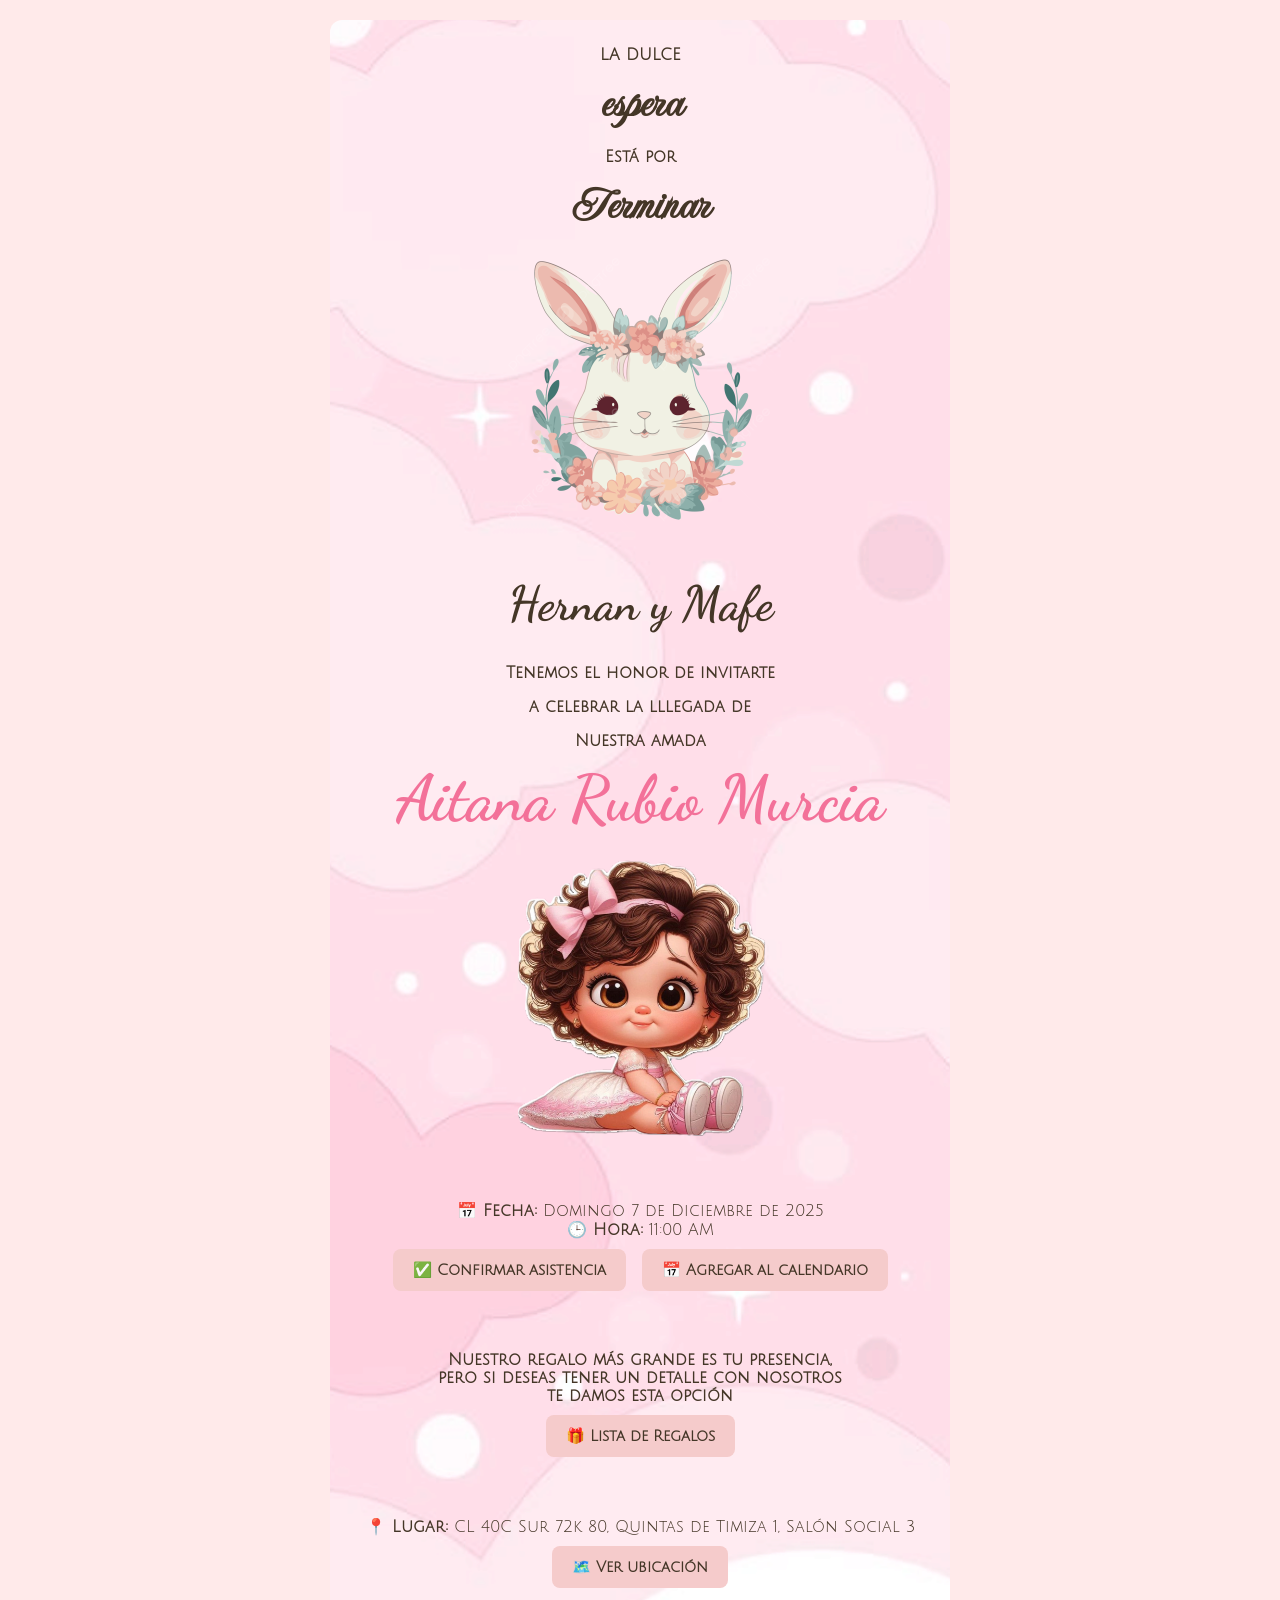
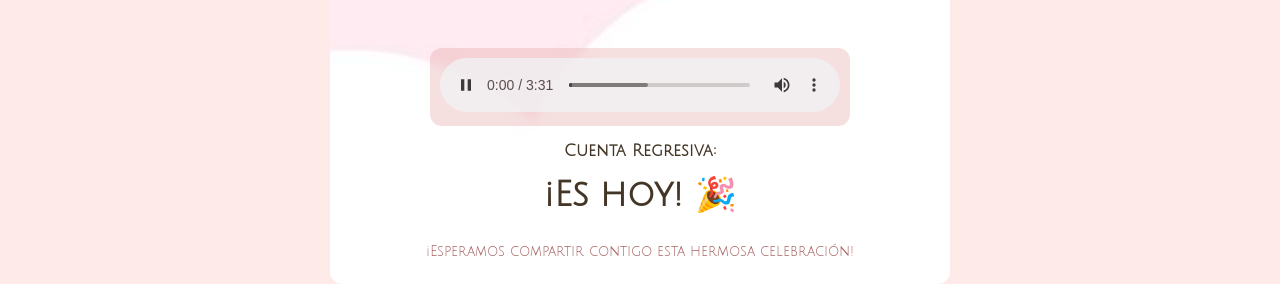
==== index.html @ 6c5dcb84 "Cambio en sistema de audio" ====
<!DOCTYPE html>
<html lang="es">
<head>
  <meta charset="UTF-8" />
  <meta name="viewport" content="width=device-width, initial-scale=1.0" />
  <title>Invitación Baby Shower</title>
  <style>
@import url('https://fonts.googleapis.com/css2?family=Dancing+Script:wght@400..700&family=Imperial+Script&family=Julius+Sans+One&family=Varela+Round&display=swap');
    
    :root {
      --color-principal: #F5CBCB;
      --color-secundario: #443627;
      --color-texto: #e06b80;
      --color-titulo: #f37199;
    }

    body, html {
      margin: 0;
      padding: 0;
      height: 100%;
      font-family: "Pacifico";
      background: #FFEAEA;
    }

    .images {
    max-width: 300px;

    }

    .container {
      max-width: 600px;
      margin: 20px auto;
      background-image: url(Imagenes/Fondo_Invitacion_5.png);
      background-size: cover;
      border-radius: 12px;
      padding: 10px;
      color: var(--color-texto);
      text-align: center;
      animation: fadeIn 1s ease-in-out;
    }

    @keyframes fadeIn {
      from { opacity: 0; transform: translateY(20px); }
      to { opacity: 1; transform: translateY(0); }
    }

    .varela-round-regular {
      font-family: "Varela Round", sans-serif;
      font-weight: 400;
      font-style: normal;
    }

    .julius-sans-one-regular {
     font-family: "Julius Sans One", sans-serif;
     font-weight: 400;
     font-style: normal;
    }

    .imperial-script-regular {
    font-family: "Imperial Script", cursive;
    font-weight: 400;
    font-style: normal;
    }


    .dancing-script {
     font-family: "Dancing Script", cursive;
     font-optical-sizing: auto;
     font-weight: 300;
     font-style: normal;
    }


    h1 {
      color: var(--color-secundario);
      font-size: 3em;
      font-family: "Dancing Script";
      
    }

    h2 {    
      color: var(--color-titulo);
      font-size: 4em;
      margin-bottom: 10px;
      margin-top: 10px;
      font-family: "Dancing Script";      
    }

    h3 {
      color: var(--color-secundario);
      font-size: 1em;
      margin-bottom: 10px;
      font-family:"Julius Sans One" ;
    }

    p {
      font-size: 1em;
      color: var(--color-secundario);
      font-family:"Julius Sans One" ;
      margin-top: 50px;
      margin-bottom: 50px;
    }

    .letraFasti {
      font-family: "Imperial Script", cursive;
      margin-bottom: 5px;
      margin-top: 5px;
    }

    .regalos {
      color: var(--color-secundario);
      font-size: 1em;
      margin-bottom: 10px;
      font-family:"Julius Sans One" ;
    }

    #countdown {
      font-weight: bold;
      font-size: 2.1em;
      color: var(--color-secundario);
      margin: 15px 0;
    }

    .button {
      display: inline-block;
      margin: 10px 5px;
      padding: 12px 20px;
      background: var(--color-principal);
      color: var(--color-secundario);
      text-decoration: none;
      border-radius: 8px;
      transition: background 0.3s ease;
      font-family:"Julius Sans One";
      font-size: 0.95em;
    }

    .button:hover {
      background: #d3242481;
    }

    .footer {
      background: rgba(255,255,255,0.2);
      padding: 15px;
      font-family: "Julius Sans One";
      font-size: 0.9em;
      color: #a86363;
      border-radius: 0 0 12px 12px;
    }

    .audio-player {
      margin-top: 20px;
      background-color: rgba(226, 150, 150, 0.3);
      border-radius: 12px;
      padding: 10px;
      width: 400px;
      backdrop-filter: blur(4px);
      margin-left: auto;
      margin-right: auto;
    }

    .audio-player audio {
      width: 100%;
      opacity: 0.75;
    }

    @media screen and (max-width: 480px) {
     .audio-player {
        width: 90%;
        margin: 10px auto;
    }
      
     .container {
        margin: 10px;
        border-radius: 8px;
      }

      h1 {
        font-size: 2.5rem;
      }
      h2 {
        font-size: 2.5rem;
      }
  

      .button {
        width: 60%;
        margin: 8px auto;
        display: block;
      }
    }
  </style>
</head>
<body onclick="iniciarAudio()">
  <div class="container">

    <h3>LA DULCE</h3>
    <h1 class="letraFasti">espera</h1> 
    <h3>Está por</h3>
    <h1 class="letraFasti">Terminar</h1>


    <img class="images" src="Imagenes/Conejita_flores_2.png" alt="">

    <h1>Hernan y Mafe</h1>
    <h3>Tenemos el honor de invitarte</h3>
    <h3>a celebrar la lllegada de </h3>
    <h3>Nuestra amada</h3>
    <h2>Aitana Rubio Murcia</h2>
    <img class="images" src="Imagenes/bbe_sentada.png" alt="">
    <p><strong>📅 Fecha:</strong> Domingo 7 de Diciembre de 2025<br />
       <strong>🕒 Hora:</strong> 11:00 AM<br/>
    <a class="button" href="https://docs.google.com/forms/d/e/1FAIpQLSdKn9f9584U2jOa8TE35iKpdGanIBb29j44LmFYEWGke0quUQ/viewform?usp=dialog" target="_blank"> <strong>✅ Confirmar asistencia</strong></a>
    <a class="button" href="https://calendar.google.com/calendar/render?action=TEMPLATE&text=Baby+Shower+Aitana+Rubio+Murcia&dates=20251207T160000Z/20251207T180000Z&details=Celebración+en+Quintas+de+Timiza+1&location=CL+40C+Sur+72k+80+Bogotá" target="_blank"> <strong>📅 Agregar al calendario </strong></a></p>

     <p class="regalos"> <strong>Nuestro regalo más grande es tu presencia, <br/> 
      pero si deseas tener un detalle con nosotros <br/> 
      te damos esta opción </strong><br/> 
      <a class="button" href="https://onedrive.live.com/personal/860e6c9b85cbebca/_layouts/15/Doc.aspx?sourcedoc=%7Ba521cd71-e7c6-4ab7-a121-236196df2bc6%7D&action=default&redeem=aHR0cHM6Ly8xZHJ2Lm1zL3gvYy84NjBlNmM5Yjg1Y2JlYmNhL0VYSE5JYVhHNTdkS29TRWpZWmJmSzhZQnBjc1NVWDU5VE5ZMHJYWnlsa0t4T0E_ZT03eTdHMFU&slrid=48cfd9a1-30a8-1000-0ce8-ed9ae759b865&originalPath=aHR0cHM6Ly8xZHJ2Lm1zL3gvYy84NjBlNmM5Yjg1Y2JlYmNhL0VYSE5JYVhHNTdkS29TRWpZWmJmSzhZQnBjc1NVWDU5VE5ZMHJYWnlsa0t4T0E_cnRpbWU9SERsNEVNTWsza2c&CID=bc0bba95-b31e-48df-868d-eaf3e50ad4aa&_SRM=0:G:42" target="_blank"> <strong>🎁 Lista de Regalos </strong></a></p>

    <p> <strong>📍 Lugar:</strong> CL 40C Sur 72k 80, Quintas de Timiza 1, Salón Social 3 <br/> 
       <a class="button" href="https://www.google.com/maps?q=CL+40C+Sur+72k+80+Bogotá" target="_blank"> <strong>🗺️ Ver ubicación</strong></a></p>
  
    <div class="audio-player">
      <audio id="musica" controls>
      <source src="Imagenes/Cancion_Invitacion.mpeg" type="audio/mpeg" />
      Tu navegador no soporta audio HTML5.
      </audio>
    </div>

    <h3>Cuenta Regresiva:</h3>
    <p id="countdown"></p>
    
    <div class="footer">
      ¡Esperamos compartir contigo esta hermosa celebración!
    </div>
  </div>

<script>

  let audioIniciado = false;

  function iniciarAudioConScroll() {
    if (!audioIniciado) {
      const audio = document.getElementById("musica");
      audio.volume = 0.25;
      audio.play();
      audioIniciado = true;
      window.removeEventListener("scroll", iniciarAudioConScroll);
    }
  }

  window.addEventListener("scroll", iniciarAudioConScroll);


  const targetDate = new Date("2025-12-07T11:00:00");
  const countdown = document.getElementById("countdown");

  setInterval(() => {
    const now = new Date();
    const diff = targetDate - now;

    if (diff <= 0) {
      countdown.textContent = "¡Es hoy! 🎉";
      return;
    }

    const days = Math.floor(diff / (1000 * 60 * 60 * 24));
    const hours = Math.floor((diff / (1000 * 60 * 60)) % 24);
    const minutes = Math.floor((diff / (1000 * 60)) % 60);
    const seconds = Math.floor((diff / 1000) % 60);

    countdown.textContent = `Faltan ${days} días, ${hours}h ${minutes}m ${seconds}s`;
  }, 1000);
</script>
</body>
</html>
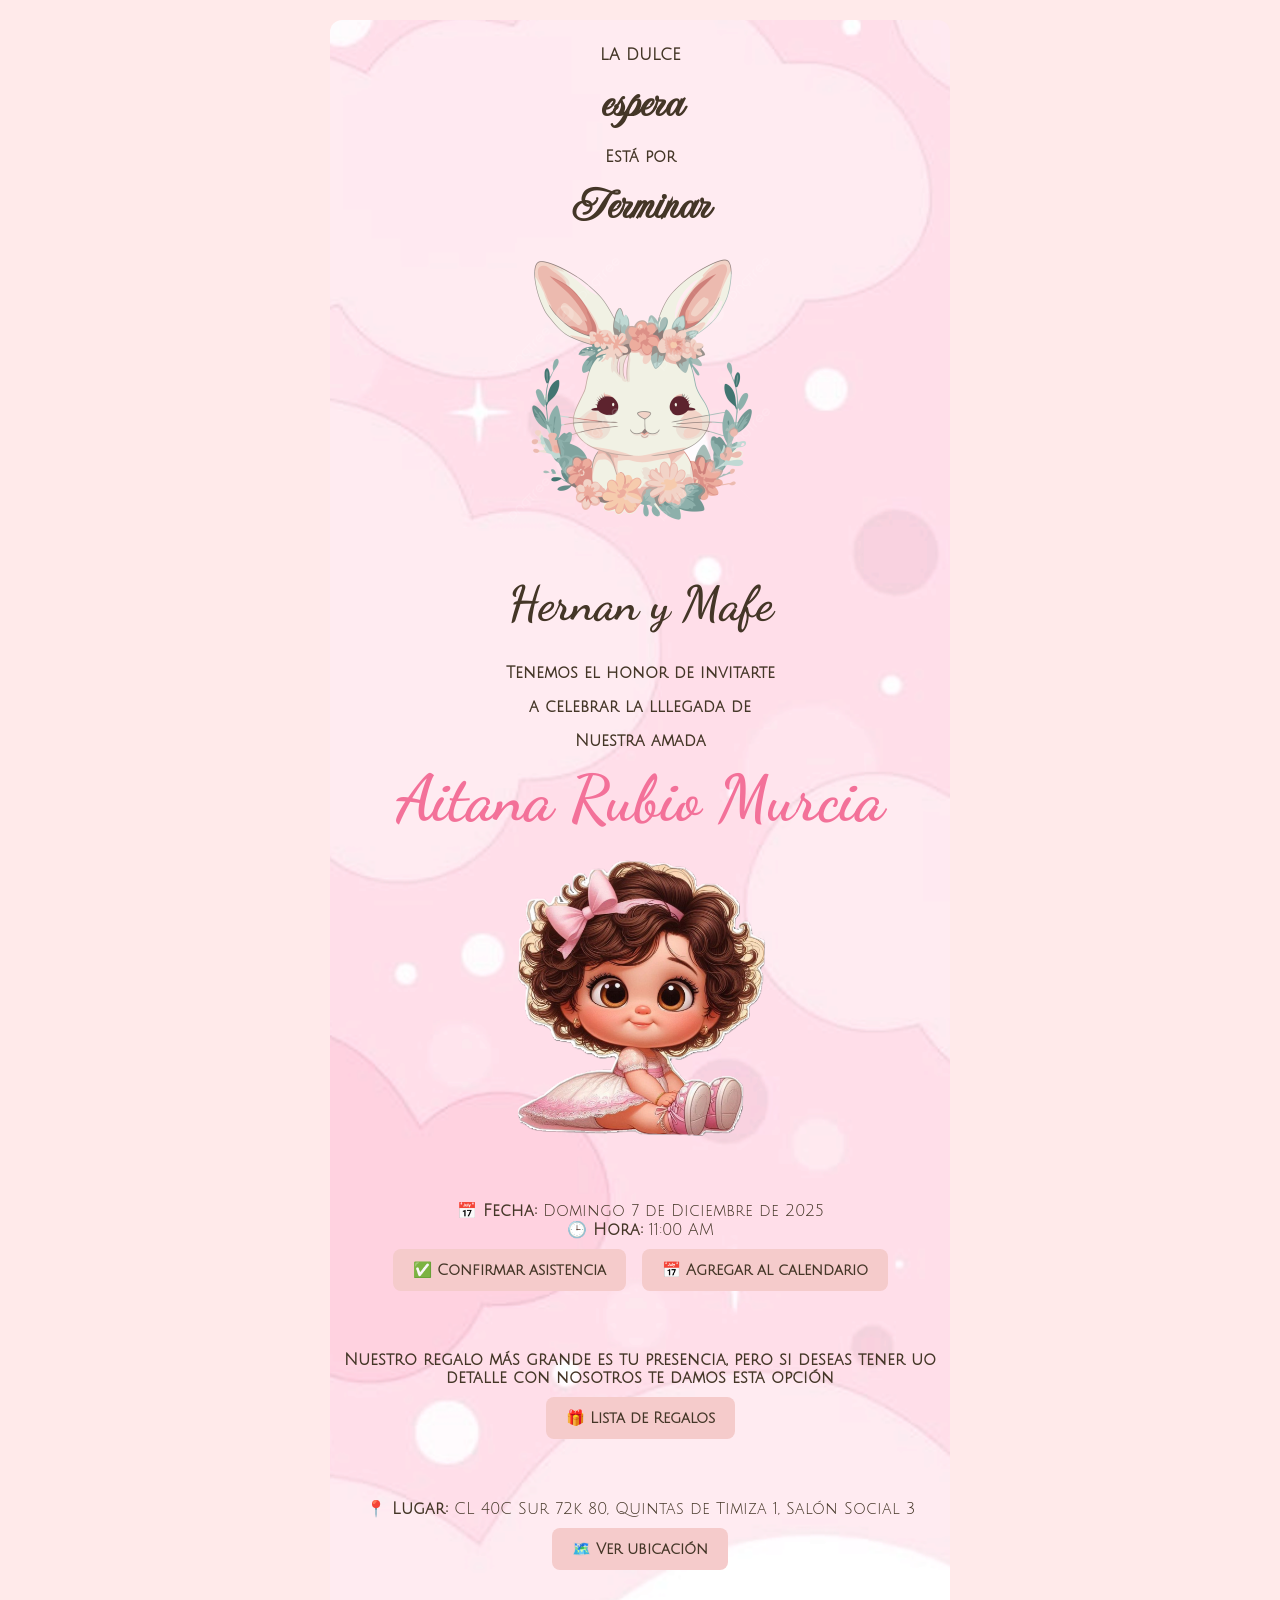
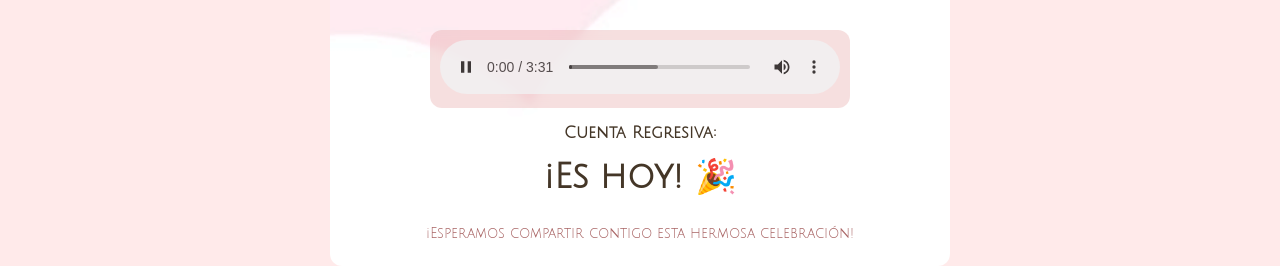
==== commit 2f55f788: "Separacion archivos, metadatos actualizados" ====
--- a/index.html
+++ b/index.html
@@ -4,191 +4,14 @@
   <meta charset="UTF-8" />
   <meta name="viewport" content="width=device-width, initial-scale=1.0" />
   <title>Invitación Baby Shower</title>
-  <style>
-@import url('https://fonts.googleapis.com/css2?family=Dancing+Script:wght@400..700&family=Imperial+Script&family=Julius+Sans+One&family=Varela+Round&display=swap');
-    
-    :root {
-      --color-principal: #F5CBCB;
-      --color-secundario: #443627;
-      --color-texto: #e06b80;
-      --color-titulo: #f37199;
-    }
+  <link rel="stylesheet" href="Styles.css">
 
-    body, html {
-      margin: 0;
-      padding: 0;
-      height: 100%;
-      font-family: "Pacifico";
-      background: #FFEAEA;
-    }
+  <meta property="og:title" content="Baby Shower de Aitana 💕" />
+  <meta property="og:description" content="Te invitamos a celebrar con nosotros este día especial." />
+  <meta property="og:image" content="Imagenes/Conejita_flores_2" />
+  <meta property="og:url" content="https://nanrubio08.github.io/InvitacionAitanaBS/" />
+  <meta property="og:type" content="website" />
 
-    .images {
-    max-width: 300px;
-
-    }
-
-    .container {
-      max-width: 600px;
-      margin: 20px auto;
-      background-image: url(Imagenes/Fondo_Invitacion_5.png);
-      background-size: cover;
-      border-radius: 12px;
-      padding: 10px;
-      color: var(--color-texto);
-      text-align: center;
-      animation: fadeIn 1s ease-in-out;
-    }
-
-    @keyframes fadeIn {
-      from { opacity: 0; transform: translateY(20px); }
-      to { opacity: 1; transform: translateY(0); }
-    }
-
-    .varela-round-regular {
-      font-family: "Varela Round", sans-serif;
-      font-weight: 400;
-      font-style: normal;
-    }
-
-    .julius-sans-one-regular {
-     font-family: "Julius Sans One", sans-serif;
-     font-weight: 400;
-     font-style: normal;
-    }
-
-    .imperial-script-regular {
-    font-family: "Imperial Script", cursive;
-    font-weight: 400;
-    font-style: normal;
-    }
-
-
-    .dancing-script {
-     font-family: "Dancing Script", cursive;
-     font-optical-sizing: auto;
-     font-weight: 300;
-     font-style: normal;
-    }
-
-
-    h1 {
-      color: var(--color-secundario);
-      font-size: 3em;
-      font-family: "Dancing Script";
-      
-    }
-
-    h2 {    
-      color: var(--color-titulo);
-      font-size: 4em;
-      margin-bottom: 10px;
-      margin-top: 10px;
-      font-family: "Dancing Script";      
-    }
-
-    h3 {
-      color: var(--color-secundario);
-      font-size: 1em;
-      margin-bottom: 10px;
-      font-family:"Julius Sans One" ;
-    }
-
-    p {
-      font-size: 1em;
-      color: var(--color-secundario);
-      font-family:"Julius Sans One" ;
-      margin-top: 50px;
-      margin-bottom: 50px;
-    }
-
-    .letraFasti {
-      font-family: "Imperial Script", cursive;
-      margin-bottom: 5px;
-      margin-top: 5px;
-    }
-
-    .regalos {
-      color: var(--color-secundario);
-      font-size: 1em;
-      margin-bottom: 10px;
-      font-family:"Julius Sans One" ;
-    }
-
-    #countdown {
-      font-weight: bold;
-      font-size: 2.1em;
-      color: var(--color-secundario);
-      margin: 15px 0;
-    }
-
-    .button {
-      display: inline-block;
-      margin: 10px 5px;
-      padding: 12px 20px;
-      background: var(--color-principal);
-      color: var(--color-secundario);
-      text-decoration: none;
-      border-radius: 8px;
-      transition: background 0.3s ease;
-      font-family:"Julius Sans One";
-      font-size: 0.95em;
-    }
-
-    .button:hover {
-      background: #d3242481;
-    }
-
-    .footer {
-      background: rgba(255,255,255,0.2);
-      padding: 15px;
-      font-family: "Julius Sans One";
-      font-size: 0.9em;
-      color: #a86363;
-      border-radius: 0 0 12px 12px;
-    }
-
-    .audio-player {
-      margin-top: 20px;
-      background-color: rgba(226, 150, 150, 0.3);
-      border-radius: 12px;
-      padding: 10px;
-      width: 400px;
-      backdrop-filter: blur(4px);
-      margin-left: auto;
-      margin-right: auto;
-    }
-
-    .audio-player audio {
-      width: 100%;
-      opacity: 0.75;
-    }
-
-    @media screen and (max-width: 480px) {
-     .audio-player {
-        width: 90%;
-        margin: 10px auto;
-    }
-      
-     .container {
-        margin: 10px;
-        border-radius: 8px;
-      }
-
-      h1 {
-        font-size: 2.5rem;
-      }
-      h2 {
-        font-size: 2.5rem;
-      }
-  
-
-      .button {
-        width: 60%;
-        margin: 8px auto;
-        display: block;
-      }
-    }
-  </style>
 </head>
 <body onclick="iniciarAudio()">
   <div class="container">
@@ -212,10 +35,8 @@
     <a class="button" href="https://docs.google.com/forms/d/e/1FAIpQLSdKn9f9584U2jOa8TE35iKpdGanIBb29j44LmFYEWGke0quUQ/viewform?usp=dialog" target="_blank"> <strong>✅ Confirmar asistencia</strong></a>
     <a class="button" href="https://calendar.google.com/calendar/render?action=TEMPLATE&text=Baby+Shower+Aitana+Rubio+Murcia&dates=20251207T160000Z/20251207T180000Z&details=Celebración+en+Quintas+de+Timiza+1&location=CL+40C+Sur+72k+80+Bogotá" target="_blank"> <strong>📅 Agregar al calendario </strong></a></p>
 
-     <p class="regalos"> <strong>Nuestro regalo más grande es tu presencia, <br/> 
-      pero si deseas tener un detalle con nosotros <br/> 
-      te damos esta opción </strong><br/> 
-      <a class="button" href="https://onedrive.live.com/personal/860e6c9b85cbebca/_layouts/15/Doc.aspx?sourcedoc=%7Ba521cd71-e7c6-4ab7-a121-236196df2bc6%7D&action=default&redeem=aHR0cHM6Ly8xZHJ2Lm1zL3gvYy84NjBlNmM5Yjg1Y2JlYmNhL0VYSE5JYVhHNTdkS29TRWpZWmJmSzhZQnBjc1NVWDU5VE5ZMHJYWnlsa0t4T0E_ZT03eTdHMFU&slrid=48cfd9a1-30a8-1000-0ce8-ed9ae759b865&originalPath=aHR0cHM6Ly8xZHJ2Lm1zL3gvYy84NjBlNmM5Yjg1Y2JlYmNhL0VYSE5JYVhHNTdkS29TRWpZWmJmSzhZQnBjc1NVWDU5VE5ZMHJYWnlsa0t4T0E_cnRpbWU9SERsNEVNTWsza2c&CID=bc0bba95-b31e-48df-868d-eaf3e50ad4aa&_SRM=0:G:42" target="_blank"> <strong>🎁 Lista de Regalos </strong></a></p>
+     <p class="regalos"> <strong>Nuestro regalo más grande es tu presencia, pero si deseas tener uo detalle con nosotros te damos esta opción </strong><br/> 
+      <a class="button" href="https://docs.google.com/spreadsheets/d/1LH1nhyrEScK-ChT2EAlJoH3vs-xxJNZTlSrqVPKk634/edit?usp=sharing" target="_blank"> <strong>🎁 Lista de Regalos </strong></a></p>
 
     <p> <strong>📍 Lugar:</strong> CL 40C Sur 72k 80, Quintas de Timiza 1, Salón Social 3 <br/> 
        <a class="button" href="https://www.google.com/maps?q=CL+40C+Sur+72k+80+Bogotá" target="_blank"> <strong>🗺️ Ver ubicación</strong></a></p>
--- a/Styles.css
+++ b/Styles.css
@@ -0,0 +1,183 @@
+@import url('https://fonts.googleapis.com/css2?family=Dancing+Script:wght@400..700&family=Imperial+Script&family=Julius+Sans+One&family=Varela+Round&display=swap');
+    
+    :root {
+      --color-principal: #F5CBCB;
+      --color-secundario: #443627;
+      --color-texto: #e06b80;
+      --color-titulo: #f37199;
+    }
+
+    body, html {
+      margin: 0;
+      padding: 0;
+      height: 100%;
+      font-family: "Pacifico";
+      background: #FFEAEA;
+    }
+
+    .images {
+    max-width: 300px;
+
+    }
+
+    .container {
+      max-width: 600px;
+      margin: 20px auto;
+      background-image: url(Imagenes/Fondo_Invitacion_5.png);
+      background-size: cover;
+      border-radius: 12px;
+      padding: 10px;
+      color: var(--color-texto);
+      text-align: center;
+      animation: fadeIn 1s ease-in-out;
+    }
+
+    @keyframes fadeIn {
+      from { opacity: 0; transform: translateY(20px); }
+      to { opacity: 1; transform: translateY(0); }
+    }
+
+    .varela-round-regular {
+      font-family: "Varela Round", sans-serif;
+      font-weight: 400;
+      font-style: normal;
+    }
+
+    .julius-sans-one-regular {
+     font-family: "Julius Sans One", sans-serif;
+     font-weight: 400;
+     font-style: normal;
+    }
+
+    .imperial-script-regular {
+    font-family: "Imperial Script", cursive;
+    font-weight: 400;
+    font-style: normal;
+    }
+
+
+    .dancing-script {
+     font-family: "Dancing Script", cursive;
+     font-optical-sizing: auto;
+     font-weight: 300;
+     font-style: normal;
+    }
+
+
+    h1 {
+      color: var(--color-secundario);
+      font-size: 3em;
+      font-family: "Dancing Script";
+      
+    }
+
+    h2 {    
+      color: var(--color-titulo);
+      font-size: 4em;
+      margin-bottom: 10px;
+      margin-top: 10px;
+      font-family: "Dancing Script";      
+    }
+
+    h3 {
+      color: var(--color-secundario);
+      font-size: 1em;
+      margin-bottom: 10px;
+      font-family:"Julius Sans One" ;
+    }
+
+    p {
+      font-size: 1em;
+      color: var(--color-secundario);
+      font-family:"Julius Sans One" ;
+      margin-top: 50px;
+      margin-bottom: 50px;
+    }
+
+    .letraFasti {
+      font-family: "Imperial Script", cursive;
+      margin-bottom: 5px;
+      margin-top: 5px;
+    }
+
+    .regalos {
+      color: var(--color-secundario);
+      font-size: 1em;
+      margin-bottom: 10px;
+      font-family:"Julius Sans One" ;
+    }
+
+    #countdown {
+      font-weight: bold;
+      font-size: 2.1em;
+      color: var(--color-secundario);
+      margin: 15px 0;
+    }
+
+    .button {
+      display: inline-block;
+      margin: 10px 5px;
+      padding: 12px 20px;
+      background: var(--color-principal);
+      color: var(--color-secundario);
+      text-decoration: none;
+      border-radius: 8px;
+      transition: background 0.3s ease;
+      font-family:"Julius Sans One";
+      font-size: 0.95em;
+    }
+
+    .button:hover {
+      background: #d3242481;
+    }
+
+    .footer {
+      background: rgba(255,255,255,0.2);
+      padding: 15px;
+      font-family: "Julius Sans One";
+      font-size: 0.9em;
+      color: #a86363;
+      border-radius: 0 0 12px 12px;
+    }
+
+    .audio-player {
+      margin-top: 20px;
+      background-color: rgba(226, 150, 150, 0.3);
+      border-radius: 12px;
+      padding: 10px;
+      width: 400px;
+      backdrop-filter: blur(4px);
+      margin-left: auto;
+      margin-right: auto;
+    }
+
+    .audio-player audio {
+      width: 100%;
+      opacity: 0.75;
+    }
+
+    @media screen and (max-width: 480px) {
+     .audio-player {
+        width: 90%;
+        margin: 10px auto;
+    }
+      
+     .container {
+        margin: 10px;
+        border-radius: 8px;
+      }
+
+      h1 {
+        font-size: 2.5rem;
+      }
+      h2 {
+        font-size: 2.5rem;
+      }
+  
+
+      .button {
+        width: 60%;
+        margin: 8px auto;
+        display: block;
+      }
+    }
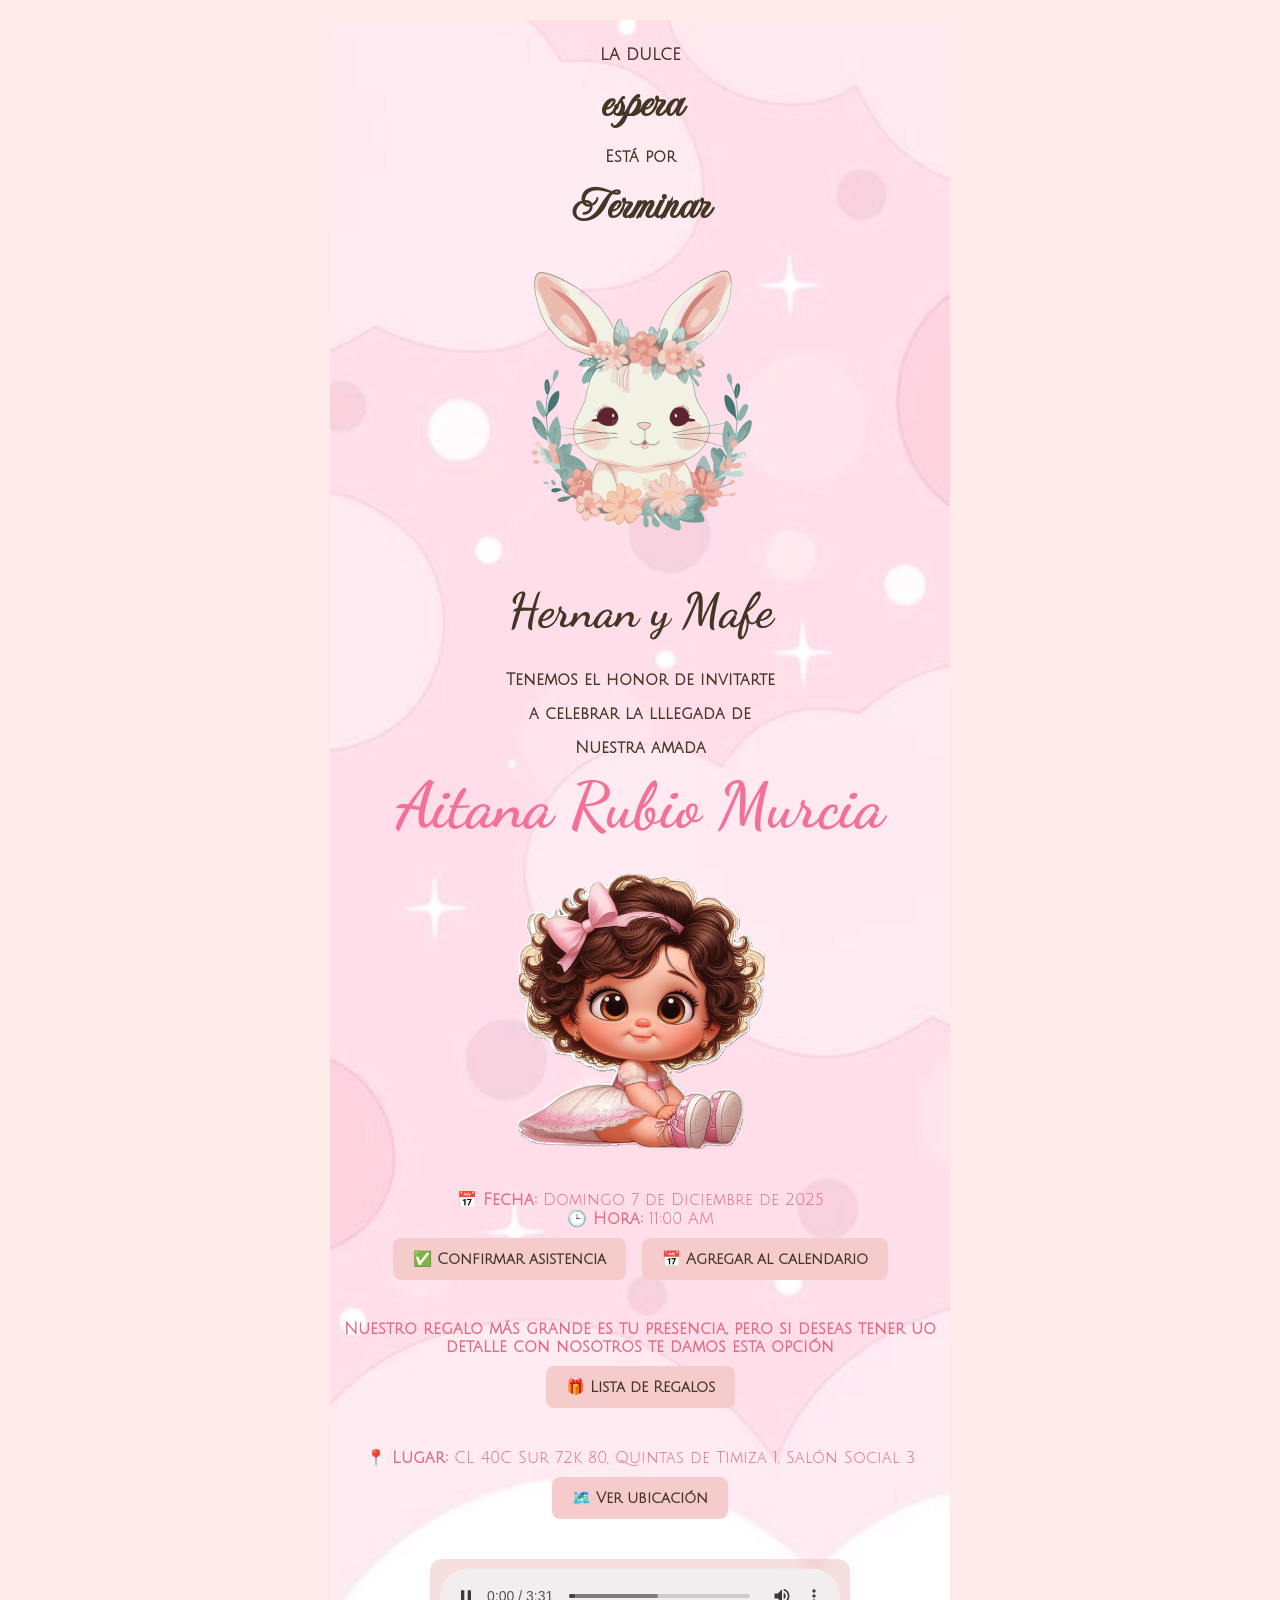
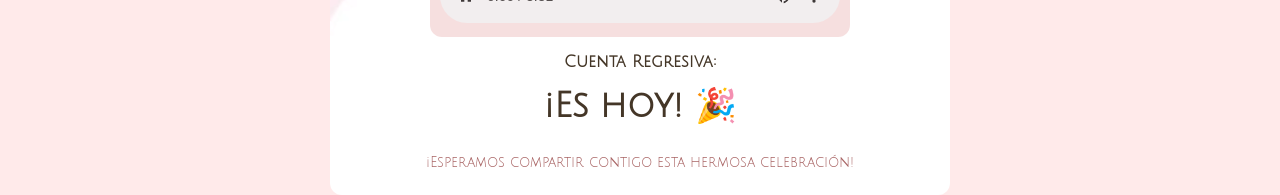
==== commit c2737535: "Actualizacion estilos, cambio metadatos" ====
--- a/index.html
+++ b/index.html
@@ -8,7 +8,7 @@
 
   <meta property="og:title" content="Baby Shower de Aitana 💕" />
   <meta property="og:description" content="Te invitamos a celebrar con nosotros este día especial." />
-  <meta property="og:image" content="Imagenes/Conejita_flores_2" />
+  <meta property="og:image" content="Imagenes/Conejita_flores.jpg" />
   <meta property="og:url" content="https://nanrubio08.github.io/InvitacionAitanaBS/" />
   <meta property="og:type" content="website" />
 
--- a/Styles.css
+++ b/Styles.css
@@ -1,183 +1,170 @@
 @import url('https://fonts.googleapis.com/css2?family=Dancing+Script:wght@400..700&family=Imperial+Script&family=Julius+Sans+One&family=Varela+Round&display=swap');
-    
-    :root {
-      --color-principal: #F5CBCB;
-      --color-secundario: #443627;
-      --color-texto: #e06b80;
-      --color-titulo: #f37199;
-    }
 
-    body, html {
-      margin: 0;
-      padding: 0;
-      height: 100%;
-      font-family: "Pacifico";
-      background: #FFEAEA;
-    }
+:root {
+  --color-principal: #F5CBCB;
+  --color-secundario: #443627;
+  --color-texto: #e06b80;
+  --color-titulo: #f37199;
+}
 
-    .images {
-    max-width: 300px;
+/* Base */
+body, html {
+  margin: 0;
+  padding: 0;
+  height: 100%;
+  font-family: "Varela Round", sans-serif;
+  background: #FFEAEA;
+  color: var(--color-secundario);
+  text-align: center;
+}
 
-    }
+/* Contenedor principal */
+.container {
+  max-width: 600px;
+  margin: 20px auto;
+  background-image: url(Imagenes/Fondo_Invitacion_5.png);
+  background-size: cover;
+  background-position: center;
+  border-radius: 12px;
+  padding: 10px;
+  color: var(--color-texto);
+  animation: fadeIn 1s ease-in-out;
+}
 
-    .container {
-      max-width: 600px;
-      margin: 20px auto;
-      background-image: url(Imagenes/Fondo_Invitacion_5.png);
-      background-size: cover;
-      border-radius: 12px;
-      padding: 10px;
-      color: var(--color-texto);
-      text-align: center;
-      animation: fadeIn 1s ease-in-out;
-    }
+@keyframes fadeIn {
+  from { opacity: 0; transform: translateY(20px); }
+  to { opacity: 1; transform: translateY(0); }
+}
 
-    @keyframes fadeIn {
-      from { opacity: 0; transform: translateY(20px); }
-      to { opacity: 1; transform: translateY(0); }
-    }
+/* Tipografías personalizadas */
+.varela-round-regular { font-family: "Varela Round", sans-serif; }
+.julius-sans-one-regular { font-family: "Julius Sans One", sans-serif; }
+.imperial-script-regular { font-family: "Imperial Script", cursive; }
+.dancing-script { font-family: "Dancing Script", cursive; }
 
-    .varela-round-regular {
-      font-family: "Varela Round", sans-serif;
-      font-weight: 400;
-      font-style: normal;
-    }
+/* Títulos */
+h1 {
+  color: var(--color-secundario);
+  font-size: clamp(2rem, 5vw, 3em);
+  font-family: "Dancing Script", cursive;
+}
 
-    .julius-sans-one-regular {
-     font-family: "Julius Sans One", sans-serif;
-     font-weight: 400;
-     font-style: normal;
-    }
+h2 {
+  color: var(--color-titulo);
+  font-size: clamp(2.5rem, 6vw, 4em);
+  margin: 10px 0;
+  font-family: "Dancing Script", cursive;
+}
 
-    .imperial-script-regular {
-    font-family: "Imperial Script", cursive;
-    font-weight: 400;
-    font-style: normal;
-    }
+h3 {
+  color: var(--color-secundario);
+  font-size: 1em;
+  margin-bottom: 10px;
+  font-family: "Julius Sans One", sans-serif;
+}
 
+/* Texto */
+p {
+  font-size: 1em;
+  font-family: "Julius Sans One", sans-serif;
+  margin: 30px 0;
+}
 
-    .dancing-script {
-     font-family: "Dancing Script", cursive;
-     font-optical-sizing: auto;
-     font-weight: 300;
-     font-style: normal;
-    }
+.letraFasti {
+  font-family: "Imperial Script", cursive;
+  margin: 5px 0;
+}
 
+.regalos {
+  font-size: 1em;
+  margin-bottom: 10px;
+  font-family: "Julius Sans One", sans-serif;
+}
 
-    h1 {
-      color: var(--color-secundario);
-      font-size: 3em;
-      font-family: "Dancing Script";
-      
-    }
+/* Imágenes */
+.images {
+  max-width: 300px;
+  height: auto;
+  margin: 16px auto;
+  display: block;
+  border-radius: 12px;
+}
 
-    h2 {    
-      color: var(--color-titulo);
-      font-size: 4em;
-      margin-bottom: 10px;
-      margin-top: 10px;
-      font-family: "Dancing Script";      
-    }
+/* Cuenta regresiva */
+#countdown {
+  font-weight: bold;
+  font-size: 2.1em;
+  color: var(--color-secundario);
+  margin: 15px 0;
+}
 
-    h3 {
-      color: var(--color-secundario);
-      font-size: 1em;
-      margin-bottom: 10px;
-      font-family:"Julius Sans One" ;
-    }
+/* Botones */
+.button {
+  display: inline-block;
+  margin: 10px 5px;
+  padding: 12px 20px;
+  background: var(--color-principal);
+  color: var(--color-secundario);
+  text-decoration: none;
+  border-radius: 8px;
+  transition: background 0.3s ease, transform 0.2s ease;
+  font-family: "Julius Sans One", sans-serif;
+  font-size: 0.95em;
+  cursor: pointer;
+}
 
-    p {
-      font-size: 1em;
-      color: var(--color-secundario);
-      font-family:"Julius Sans One" ;
-      margin-top: 50px;
-      margin-bottom: 50px;
-    }
+.button:hover {
+  background: #f37199;
+  color: #fff;
+  transform: scale(1.05);
+}
 
-    .letraFasti {
-      font-family: "Imperial Script", cursive;
-      margin-bottom: 5px;
-      margin-top: 5px;
-    }
+/* Footer */
+.footer {
+  background: rgba(255,255,255,0.2);
+  padding: 15px;
+  font-family: "Julius Sans One", sans-serif;
+  font-size: 0.9em;
+  color: #a86363;
+  border-radius: 0 0 12px 12px;
+}
 
-    .regalos {
-      color: var(--color-secundario);
-      font-size: 1em;
-      margin-bottom: 10px;
-      font-family:"Julius Sans One" ;
-    }
+/* Audio player */
+.audio-player {
+  margin-top: 20px;
+  background-color: rgba(226, 150, 150, 0.3);
+  border-radius: 12px;
+  padding: 10px;
+  width: 400px;
+  max-width: 100%;
+  backdrop-filter: blur(4px);
+  margin-left: auto;
+  margin-right: auto;
+}
 
-    #countdown {
-      font-weight: bold;
-      font-size: 2.1em;
-      color: var(--color-secundario);
-      margin: 15px 0;
-    }
+.audio-player audio {
+  width: 100%;
+  opacity: 0.75;
+}
 
-    .button {
-      display: inline-block;
-      margin: 10px 5px;
-      padding: 12px 20px;
-      background: var(--color-principal);
-      color: var(--color-secundario);
-      text-decoration: none;
-      border-radius: 8px;
-      transition: background 0.3s ease;
-      font-family:"Julius Sans One";
-      font-size: 0.95em;
-    }
+/* Responsive */
+@media screen and (max-width: 480px) {
+  .audio-player {
+    width: 90%;
+    margin: 10px auto;
+  }
 
-    .button:hover {
-      background: #d3242481;
-    }
+  .container {
+    margin: 10px;
+    border-radius: 8px;
+  }
 
-    .footer {
-      background: rgba(255,255,255,0.2);
-      padding: 15px;
-      font-family: "Julius Sans One";
-      font-size: 0.9em;
-      color: #a86363;
-      border-radius: 0 0 12px 12px;
-    }
+  h1 { font-size: 2.2rem; }
+  h2 { font-size: 2.2rem; }
 
-    .audio-player {
-      margin-top: 20px;
-      background-color: rgba(226, 150, 150, 0.3);
-      border-radius: 12px;
-      padding: 10px;
-      width: 400px;
-      backdrop-filter: blur(4px);
-      margin-left: auto;
-      margin-right: auto;
-    }
-
-    .audio-player audio {
-      width: 100%;
-      opacity: 0.75;
-    }
-
-    @media screen and (max-width: 480px) {
-     .audio-player {
-        width: 90%;
-        margin: 10px auto;
-    }
-      
-     .container {
-        margin: 10px;
-        border-radius: 8px;
-      }
-
-      h1 {
-        font-size: 2.5rem;
-      }
-      h2 {
-        font-size: 2.5rem;
-      }
-  
-
-      .button {
-        width: 60%;
-        margin: 8px auto;
-        display: block;
-      }
-    }
+  .button {
+    width: 70%;
+    margin: 8px auto;
+    display: block;
+  }
+}
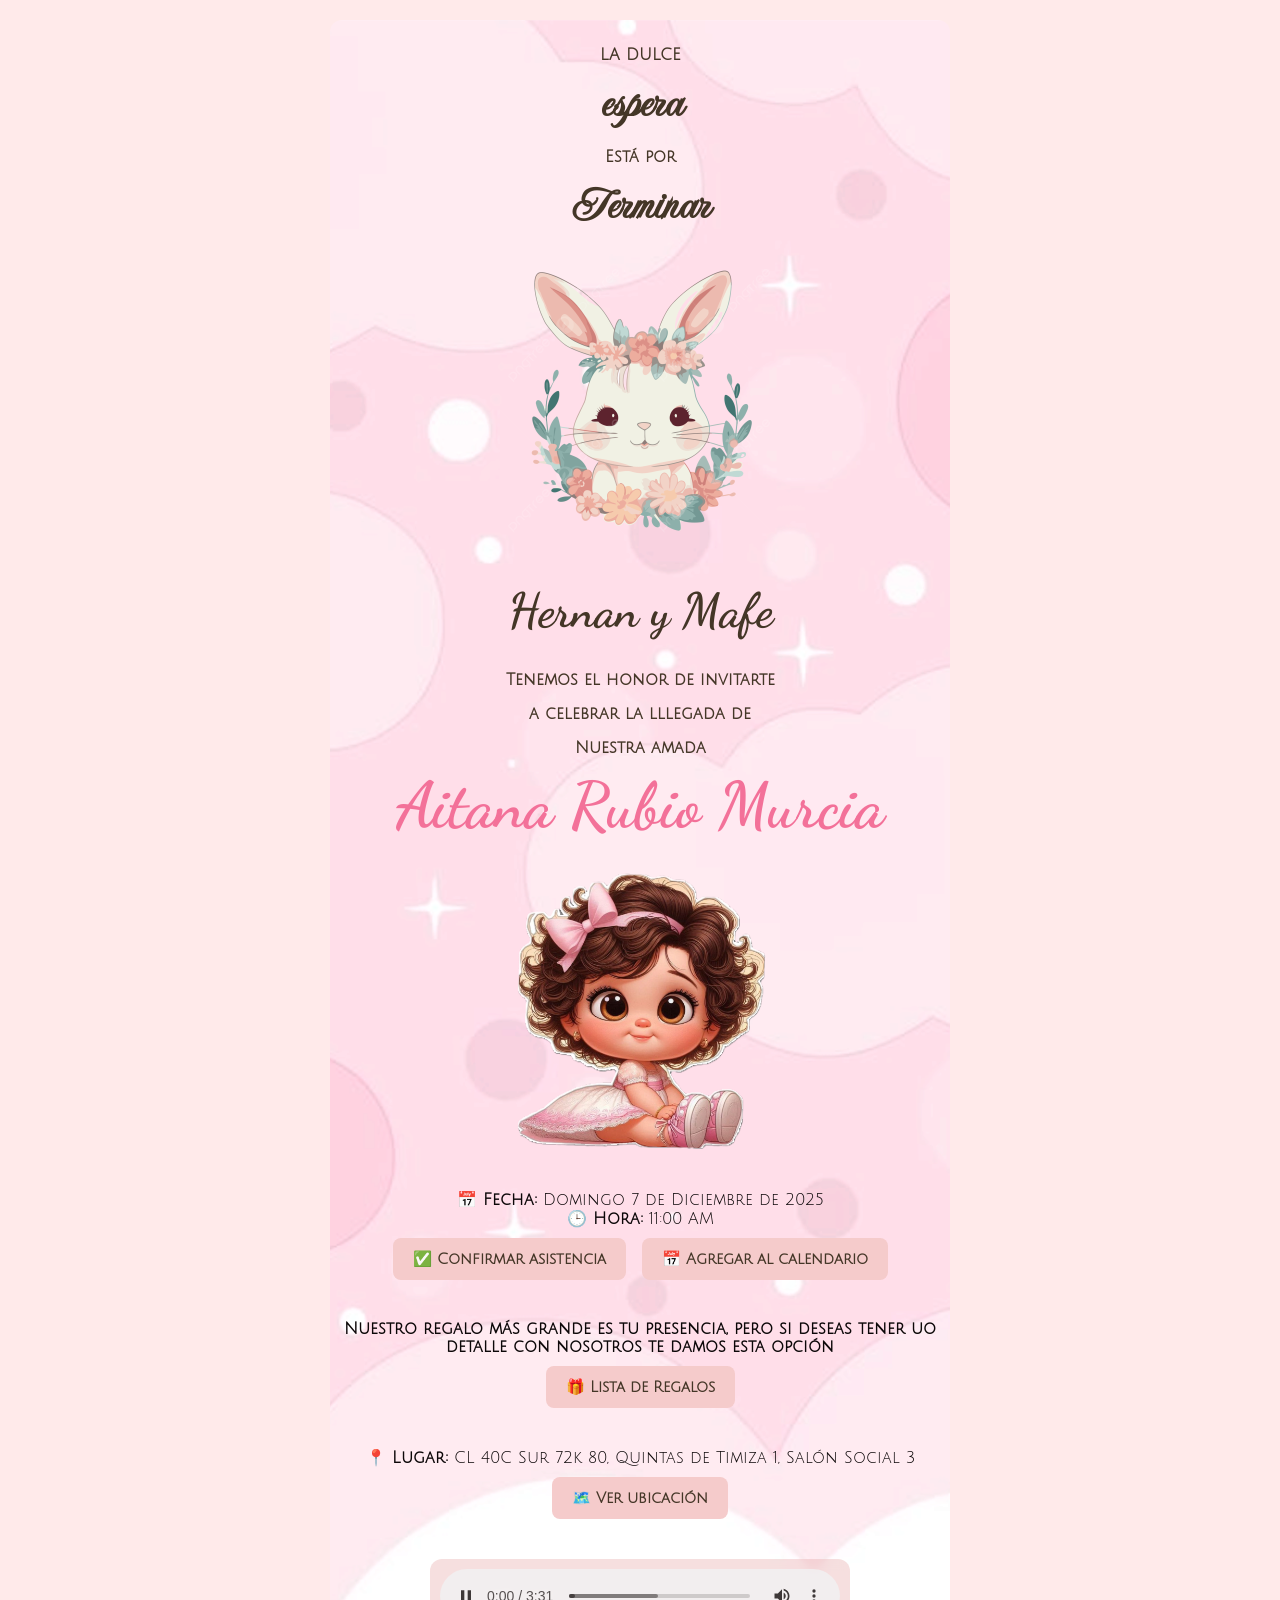
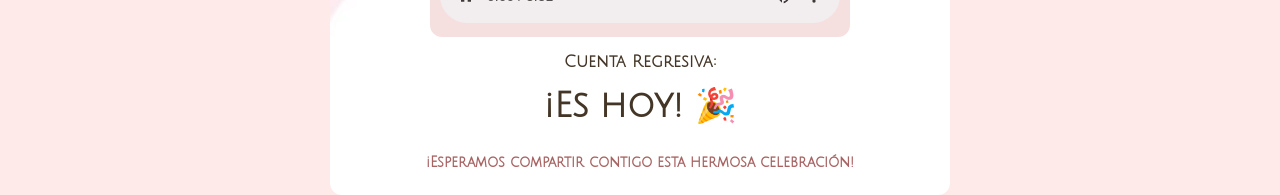
==== commit 8841a07c: "Detalles Esteticos" ====
--- a/index.html
+++ b/index.html
@@ -52,7 +52,7 @@
     <p id="countdown"></p>
     
     <div class="footer">
-      ¡Esperamos compartir contigo esta hermosa celebración!
+      <strong>¡Esperamos compartir contigo esta hermosa celebración!</strong>
     </div>
   </div>
 
--- a/Styles.css
+++ b/Styles.css
@@ -3,11 +3,11 @@
 :root {
   --color-principal: #F5CBCB;
   --color-secundario: #443627;
-  --color-texto: #e06b80;
+  --color-texto: #0c0708;
   --color-titulo: #f37199;
 }
 
-/* Base */
+
 body, html {
   margin: 0;
   padding: 0;
@@ -18,7 +18,7 @@
   text-align: center;
 }
 
-/* Contenedor principal */
+
 .container {
   max-width: 600px;
   margin: 20px auto;
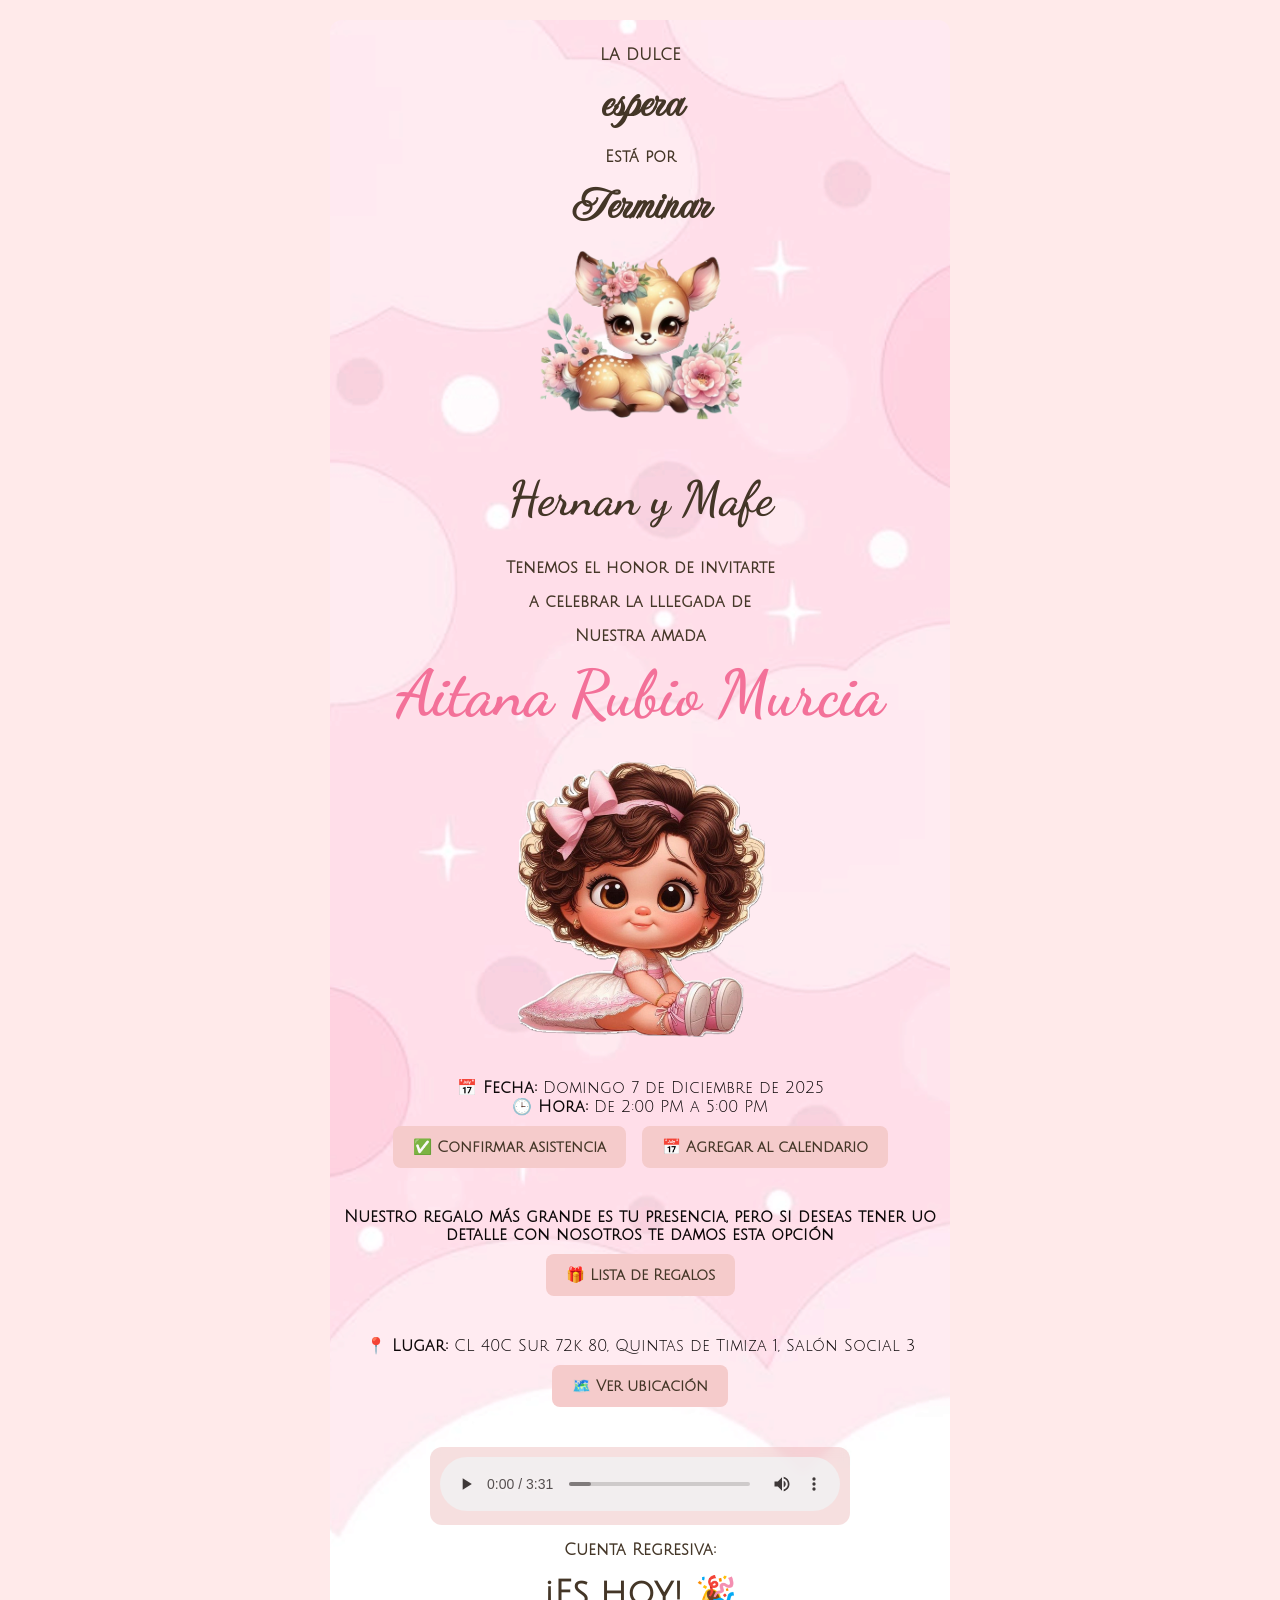
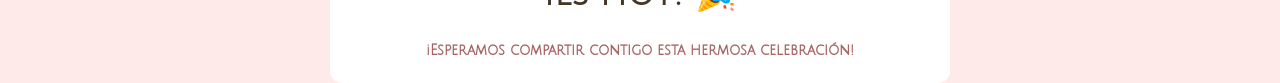
==== commit e7e7e974: "Modificacion hora, estilos e imagenes" ====
--- a/index.html
+++ b/index.html
@@ -8,12 +8,12 @@
 
   <meta property="og:title" content="Baby Shower de Aitana 💕" />
   <meta property="og:description" content="Te invitamos a celebrar con nosotros este día especial." />
-  <meta property="og:image" content="Imagenes/Conejita_flores.jpg" />
+  <meta property="og:image" content="https://nanrubio08.github.io/InvitacionAitanaBS/Imagenes/bbe_sentada.png" />
   <meta property="og:url" content="https://nanrubio08.github.io/InvitacionAitanaBS/" />
   <meta property="og:type" content="website" />
 
 </head>
-<body onclick="iniciarAudio()">
+<body>
   <div class="container">
 
     <h3>LA DULCE</h3>
@@ -22,7 +22,7 @@
     <h1 class="letraFasti">Terminar</h1>
 
 
-    <img class="images" src="Imagenes/Conejita_flores_2.png" alt="">
+    <img class="images" src="Imagenes/banby_flores.png" alt="">
 
     <h1>Hernan y Mafe</h1>
     <h3>Tenemos el honor de invitarte</h3>
@@ -31,7 +31,7 @@
     <h2>Aitana Rubio Murcia</h2>
     <img class="images" src="Imagenes/bbe_sentada.png" alt="">
     <p><strong>📅 Fecha:</strong> Domingo 7 de Diciembre de 2025<br />
-       <strong>🕒 Hora:</strong> 11:00 AM<br/>
+       <strong>🕒 Hora:</strong> De 2:00 PM a 5:00 PM<br/>
     <a class="button" href="https://docs.google.com/forms/d/e/1FAIpQLSdKn9f9584U2jOa8TE35iKpdGanIBb29j44LmFYEWGke0quUQ/viewform?usp=dialog" target="_blank"> <strong>✅ Confirmar asistencia</strong></a>
     <a class="button" href="https://calendar.google.com/calendar/render?action=TEMPLATE&text=Baby+Shower+Aitana+Rubio+Murcia&dates=20251207T160000Z/20251207T180000Z&details=Celebración+en+Quintas+de+Timiza+1&location=CL+40C+Sur+72k+80+Bogotá" target="_blank"> <strong>📅 Agregar al calendario </strong></a></p>
 
@@ -57,21 +57,15 @@
   </div>
 
 <script>
-
   let audioIniciado = false;
-
-  function iniciarAudioConScroll() {
+  window.addEventListener("click", () => {
     if (!audioIniciado) {
       const audio = document.getElementById("musica");
       audio.volume = 0.25;
       audio.play();
       audioIniciado = true;
-      window.removeEventListener("scroll", iniciarAudioConScroll);
     }
-  }
-
-  window.addEventListener("scroll", iniciarAudioConScroll);
-
+  });
 
   const targetDate = new Date("2025-12-07T11:00:00");
   const countdown = document.getElementById("countdown");
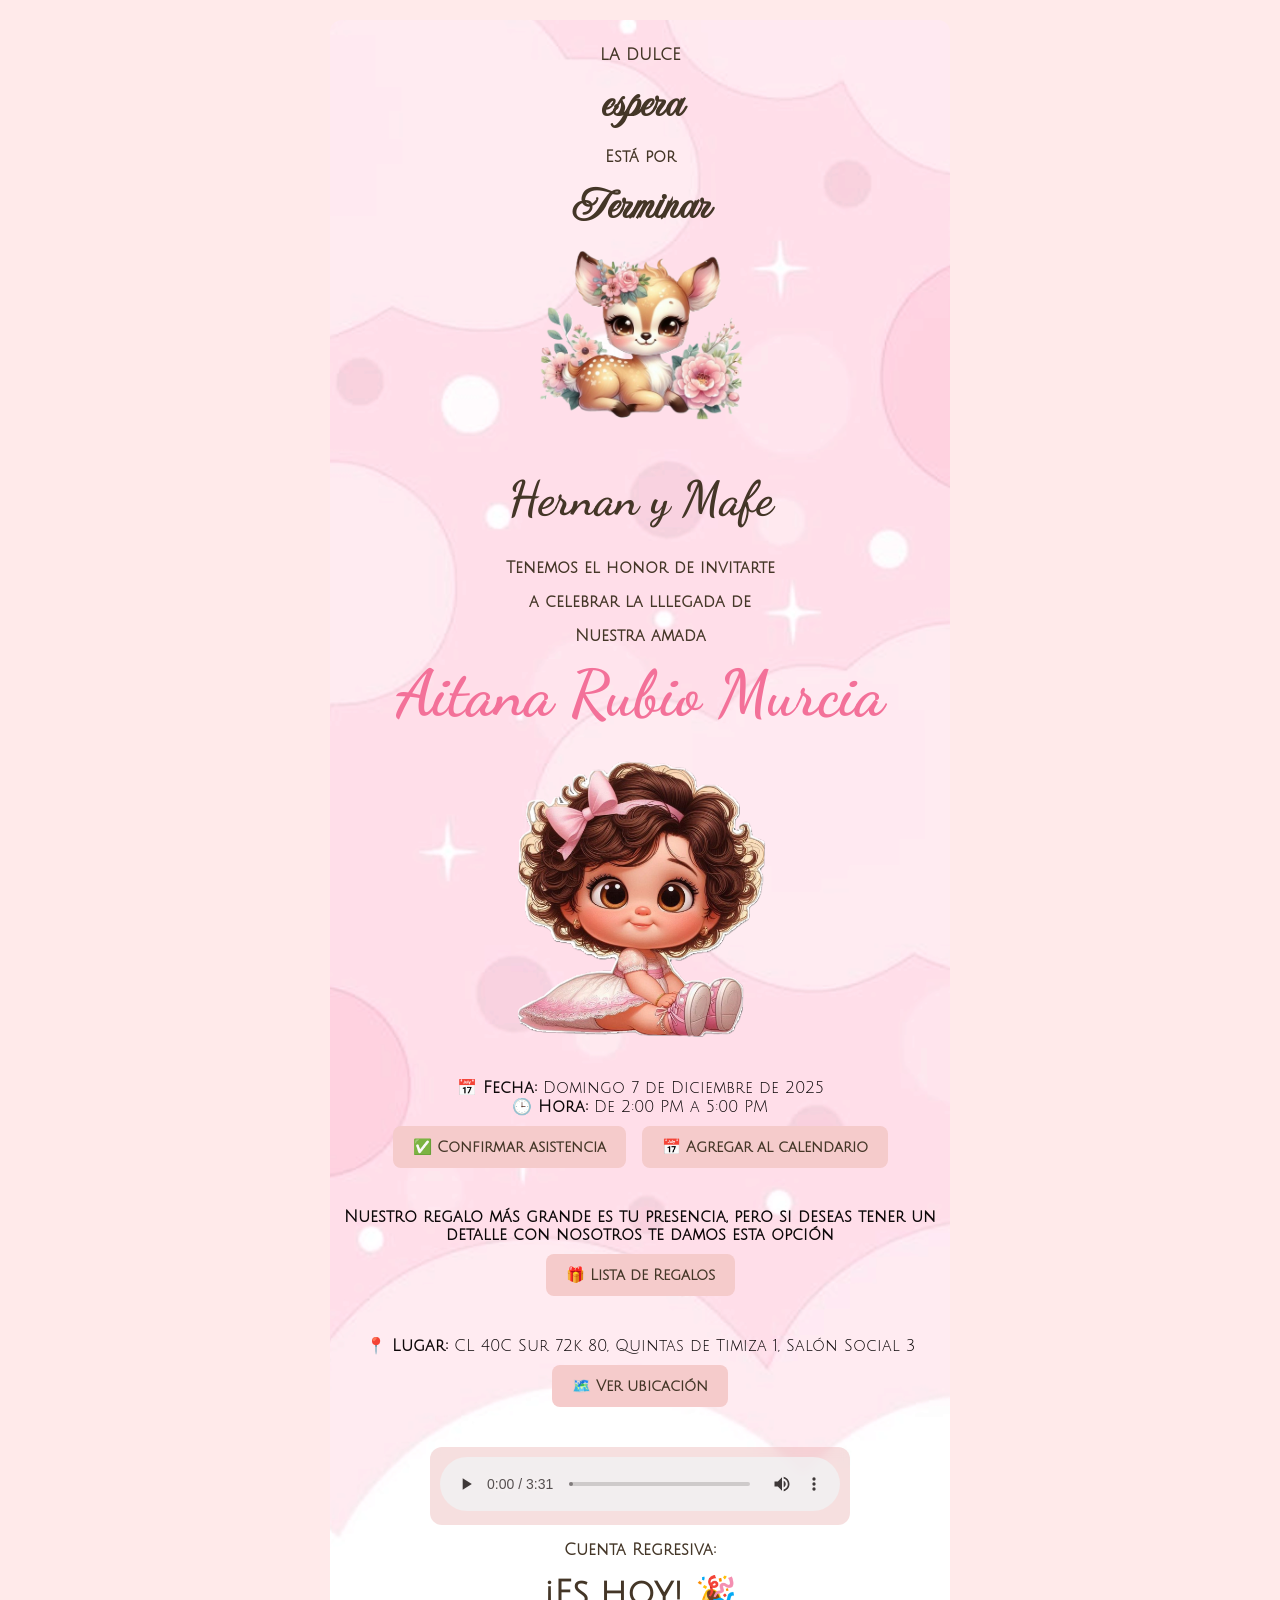
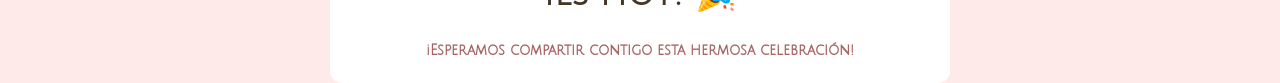
==== commit 7aa78e2b: "Correccion error ortografico" ====
--- a/index.html
+++ b/index.html
@@ -6,7 +6,7 @@
   <title>Invitación Baby Shower</title>
   <link rel="stylesheet" href="Styles.css">
 
-  <meta property="og:title" content="Baby Shower de Aitana 💕" />
+  <meta property="og:title" content="Baby Shower de Aitana 💞" />
   <meta property="og:description" content="Te invitamos a celebrar con nosotros este día especial." />
   <meta property="og:image" content="https://nanrubio08.github.io/InvitacionAitanaBS/Imagenes/bbe_sentada.png" />
   <meta property="og:url" content="https://nanrubio08.github.io/InvitacionAitanaBS/" />
@@ -33,9 +33,10 @@
     <p><strong>📅 Fecha:</strong> Domingo 7 de Diciembre de 2025<br />
        <strong>🕒 Hora:</strong> De 2:00 PM a 5:00 PM<br/>
     <a class="button" href="https://docs.google.com/forms/d/e/1FAIpQLSdKn9f9584U2jOa8TE35iKpdGanIBb29j44LmFYEWGke0quUQ/viewform?usp=dialog" target="_blank"> <strong>✅ Confirmar asistencia</strong></a>
-    <a class="button" href="https://calendar.google.com/calendar/render?action=TEMPLATE&text=Baby+Shower+Aitana+Rubio+Murcia&dates=20251207T160000Z/20251207T180000Z&details=Celebración+en+Quintas+de+Timiza+1&location=CL+40C+Sur+72k+80+Bogotá" target="_blank"> <strong>📅 Agregar al calendario </strong></a></p>
+    <a class="button" href="https://calendar.google.com/calendar/render?action=TEMPLATE&text=Baby+Shower+Aitana+Rubio+Murcia&dates=20251207T190000Z/20251207T220000Z&details=Celebración+en+Quintas+de+Timiza+1&location=CL+40C+Sur+72k+80+Bogotá&add_reminder=1440" target="_blank"> <strong>📅 Agregar al calendario</strong></a>
 
-     <p class="regalos"> <strong>Nuestro regalo más grande es tu presencia, pero si deseas tener uo detalle con nosotros te damos esta opción </strong><br/> 
+
+     <p class="regalos"> <strong>Nuestro regalo más grande es tu presencia, pero si deseas tener un detalle con nosotros te damos esta opción </strong><br/> 
       <a class="button" href="https://docs.google.com/spreadsheets/d/1LH1nhyrEScK-ChT2EAlJoH3vs-xxJNZTlSrqVPKk634/edit?usp=sharing" target="_blank"> <strong>🎁 Lista de Regalos </strong></a></p>
 
     <p> <strong>📍 Lugar:</strong> CL 40C Sur 72k 80, Quintas de Timiza 1, Salón Social 3 <br/> 
